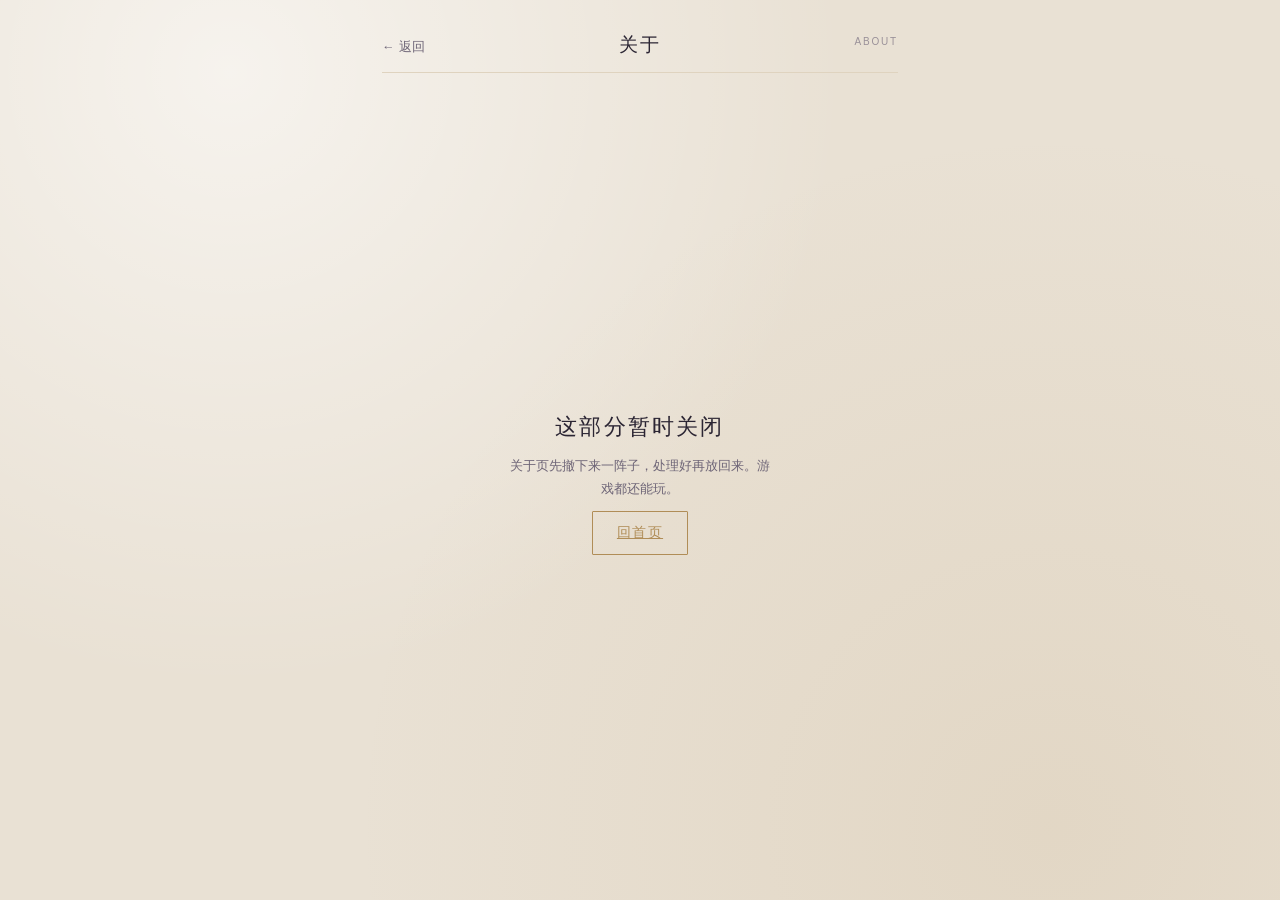
==== about/index.html @ 41f7830e "小游戏合集：7 个小游戏 + 首页（单次提交，历史已重置）" ====
<!DOCTYPE html>
<html lang="zh-CN">
<head>
<meta charset="UTF-8">
<meta name="viewport" content="width=device-width, initial-scale=1, viewport-fit=cover">
<meta name="theme-color" content="#F7F1E7">
<meta name="robots" content="noindex">
<title>关于 · 小游戏合集</title>
<link rel="icon" href="data:image/svg+xml,%3Csvg xmlns='http://www.w3.org/2000/svg' viewBox='0 0 32 32'%3E%3Crect width='32' height='32' fill='%232B2533'/%3E%3Cpath d='M16 6l3 7 7 3-7 3-3 7-3-7-7-3 7-3z' fill='%23C9A96A'/%3E%3C/svg%3E">
<link rel="stylesheet" href="../assets/css/site.css">
</head>
<body>

<div class="page page--game">

  <header class="game-top">
    <a class="back" href="../index.html">← 返回</a>
    <span class="game-title">关于</span>
    <span class="game-tag">ABOUT</span>
  </header>

  <main class="closed">
    <div class="closed-title">这部分暂时关闭</div>
    <p class="closed-text">关于页先撤下来一阵子，处理好再放回来。游戏都还能玩。</p>
    <a class="btn ghost" href="../index.html">回首页</a>
  </main>

</div>

</body>
</html>
---- assets/css/site.css ----
/* 小游戏合集 · 站点公共样式
 * 首页、关于、以及各游戏页的外壳都用这一份。
 * 每个游戏页只内联自己的棋盘样式，并用 :root{--accent:...} 指定自己的主题色。
 */

:root {
  --paper: #F7F1E7;
  --paper-2: #EFE6D7;
  --card: #FFFCF6;
  --ink: #2B2533;
  --ink-2: #6E6577;
  --ink-3: #9A9199;
  --line: #DFD3BF;
  --line-2: #E8DECD;
  --gold: #B08D57;
  --accent: #B08D57;
  --accent-soft: rgba(176, 141, 87, .14);
  --shadow: 0 10px 24px -18px rgba(43, 37, 51, .55);
  --sat: env(safe-area-inset-top, 0px);
  --sab: env(safe-area-inset-bottom, 0px);
  --serif: "Songti SC", "Noto Serif SC", "Source Han Serif SC", Georgia, serif;
}

* { margin: 0; padding: 0; box-sizing: border-box; -webkit-tap-highlight-color: transparent; }

html, body { min-height: 100%; }

body {
  background: #E9E1D4;
  background-image:
    radial-gradient(circle at 18% 8%, rgba(255, 255, 255, .6), transparent 46%),
    radial-gradient(circle at 82% 92%, rgba(176, 141, 87, .12), transparent 52%);
  color: var(--ink);
  font-family: -apple-system, BlinkMacSystemFont, "PingFang SC", "Hiragino Sans GB", "Microsoft YaHei", sans-serif;
  line-height: 1.6;
  -webkit-font-smoothing: antialiased;
  display: flex;
  justify-content: center;
}

a, button { -webkit-tap-highlight-color: transparent; }

:focus-visible {
  outline: 2px solid var(--accent);
  outline-offset: 3px;
  border-radius: 2px;
}

.page {
  width: 100%;
  max-width: 960px;
  padding: calc(30px + var(--sat)) 22px calc(34px + var(--sab));
}

/* ---------------- 首页 ---------------- */

.page--home {
  min-height: 100vh;
  min-height: 100dvh;
  display: flex;
  flex-direction: column;
  justify-content: center;
}

.home-top {
  text-align: center;
  margin-bottom: 30px;
}

.home-kicker {
  font-size: 10px;
  letter-spacing: .38em;
  color: var(--gold);
  text-transform: uppercase;
}

.home-title {
  font-family: var(--serif);
  font-size: clamp(30px, 6vw, 42px);
  font-weight: 600;
  letter-spacing: .1em;
  margin-top: 10px;
}

.home-sub {
  font-size: 13px;
  color: var(--ink-2);
  margin-top: 10px;
  letter-spacing: .04em;
}

.home-rule {
  display: flex;
  align-items: center;
  justify-content: center;
  gap: 14px;
  color: var(--gold);
  margin-top: 18px;
  font-size: 12px;
}
.home-rule::before,
.home-rule::after {
  content: "";
  width: 90px;
  height: 1px;
  background: currentColor;
  opacity: .4;
}

.grid {
  display: grid;
  grid-template-columns: repeat(4, 1fr);
  gap: 14px;
  grid-auto-rows: 1fr;
}

@media (max-width: 860px) {
  .grid { grid-template-columns: repeat(2, 1fr); gap: 12px; }
}

.card {
  position: relative;
  display: flex;
  flex-direction: column;
  align-items: flex-start;
  gap: 4px;
  min-height: 152px;
  padding: 18px 16px 16px;
  background: var(--card);
  border: 1px solid var(--line);
  border-radius: 2px;
  color: inherit;
  text-decoration: none;
  box-shadow: var(--shadow);
  transition: border-color .22s ease, transform .22s cubic-bezier(.16, 1, .3, 1), box-shadow .22s ease;
  animation: card-in .5s cubic-bezier(.16, 1, .3, 1) both;
  animation-delay: calc(var(--i, 0) * 45ms);
}

@keyframes card-in {
  from { opacity: 0; transform: translateY(10px); }
  to { opacity: 1; transform: none; }
}

.card:hover {
  border-color: var(--accent);
  transform: translateY(-3px);
  box-shadow: 0 16px 30px -20px rgba(43, 37, 51, .6);
}

.card:active { transform: translateY(-1px) scale(.995); }

.card-icon {
  display: flex;
  align-items: center;
  justify-content: center;
  width: 44px;
  height: 44px;
  color: var(--accent);
  margin-bottom: 6px;
  transition: transform .22s cubic-bezier(.16, 1, .3, 1);
}
.card-icon svg { width: 34px; height: 34px; }
.card:hover .card-icon { transform: scale(1.06); }

.card-name {
  font-family: var(--serif);
  font-size: 17px;
  letter-spacing: .06em;
  color: var(--ink);
  margin-top: auto;
}

.card-desc {
  font-size: 12.5px;
  line-height: 1.55;
  color: var(--ink-2);
}

.card-tag {
  position: absolute;
  top: 16px;
  right: 14px;
  font-size: 10px;
  letter-spacing: .18em;
  color: var(--ink-3);
}

/* 还没做的卡片，占住网格位置 */
.card--soon {
  border-style: dashed;
  background: transparent;
  box-shadow: none;
  cursor: default;
  animation-delay: calc(var(--i, 0) * 45ms);
}
.card--soon:hover { transform: none; border-color: var(--line); box-shadow: none; }
.card--soon .card-icon { color: var(--line); }
.card--soon .card-name { color: var(--ink-3); }
.card--soon .card-desc { color: var(--ink-3); }

.home-foot {
  margin-top: 28px;
  text-align: center;
  font-size: 12px;
  color: var(--ink-3);
  letter-spacing: .04em;
}
.home-foot a { color: var(--ink-2); text-decoration: none; border-bottom: 1px solid var(--line); }
.home-foot a:hover { color: var(--accent); border-color: var(--accent); }

/* ---------------- 游戏页外壳 ---------------- */

.page--game {
  max-width: 560px;
  display: flex;
  flex-direction: column;
  min-height: 100vh;
  min-height: 100dvh;
  padding-bottom: calc(24px + var(--sab));
}

.game-top {
  position: relative;
  display: flex;
  align-items: center;
  justify-content: center;
  min-height: 34px;
  padding-bottom: 12px;
  margin-bottom: 14px;
  border-bottom: 1px solid var(--line);
}

.back {
  position: absolute;
  left: 0;
  top: 0;
  font-size: 12.5px;
  color: var(--ink-2);
  text-decoration: none;
  padding: 7px 10px 7px 0;
  letter-spacing: .04em;
}
.back:hover { color: var(--accent); }

.game-title {
  font-family: var(--serif);
  font-size: 19px;
  letter-spacing: .12em;
}

.game-tag {
  position: absolute;
  right: 0;
  top: 4px;
  font-size: 10px;
  letter-spacing: .18em;
  color: var(--ink-3);
}

.game-main {
  flex: 1;
  display: flex;
  flex-direction: column;
  align-items: center;
  justify-content: center;
  gap: 16px;
  min-height: 0;
}

.game-tip {
  margin-top: 18px;
  font-size: 12.5px;
  line-height: 1.8;
  color: var(--ink-2);
  text-align: center;
}

/* 计分牌：放在游戏区上方 */
.hud {
  display: flex;
  align-items: baseline;
  gap: 18px;
  margin-bottom: 16px;
  font-size: 12px;
  color: var(--ink-2);
  letter-spacing: .06em;
}
.hud b {
  font-family: var(--serif);
  font-variant-numeric: tabular-nums;
  color: var(--accent);
  font-weight: 600;
  font-size: 20px;
  margin-left: 6px;
  line-height: 1;
}
.hud .btn { margin-left: auto; align-self: center; }

/* 游戏台面：把画布 / 棋盘装进一块纸面板 */
.stage {
  position: relative;
  display: flex;
  align-items: center;
  justify-content: center;
  padding: 10px;
  background: var(--card);
  border: 1px solid var(--line);
  border-radius: 2px;
  box-shadow: 0 12px 26px -22px rgba(43, 37, 51, .8), inset 0 0 0 1px rgba(255, 255, 255, .6);
}

/* 按钮 */

.btn {
  appearance: none;
  display: inline-flex;
  align-items: center;
  justify-content: center;
  min-height: 44px;
  border: 1px solid var(--accent);
  background: var(--accent);
  color: var(--paper);
  font-family: inherit;
  font-size: 14px;
  letter-spacing: .1em;
  padding: 0 24px;
  border-radius: 1px;
  cursor: pointer;
  transition: transform .16s ease, opacity .16s ease, filter .16s ease;
}
.btn:hover { filter: brightness(1.06); }
.btn:active { transform: scale(.97); }
.btn.ghost { background: transparent; color: var(--accent); }
.btn:disabled { opacity: .35; pointer-events: none; }

.btn-sm {
  min-height: 36px;
  font-size: 12px;
  padding: 0 14px;
  letter-spacing: .08em;
}

/* 结束遮罩 */

.overlay {
  position: absolute;
  inset: -11px;
  display: none;
  align-items: center;
  justify-content: center;
  background: rgba(247, 241, 231, .9);
  backdrop-filter: blur(2px);
  z-index: 5;
  border-radius: 2px;
}
.overlay.show { display: flex; animation: fade-in .25s ease both; }

@keyframes fade-in { from { opacity: 0; } to { opacity: 1; } }

.overlay-card {
  text-align: center;
  padding: 22px 26px;
  animation: pop-in .32s cubic-bezier(.16, 1, .3, 1) both;
}

@keyframes pop-in {
  from { opacity: 0; transform: scale(.94); }
  to { opacity: 1; transform: none; }
}

.overlay-title {
  font-family: var(--serif);
  font-size: 24px;
  letter-spacing: .1em;
  margin-bottom: 8px;
  padding-bottom: 10px;
  position: relative;
}
.overlay-title::after {
  content: "";
  position: absolute;
  left: 50%;
  bottom: 0;
  width: 36px;
  height: 2px;
  background: var(--accent);
  transform: translateX(-50%);
}
.overlay-text {
  font-size: 13px;
  color: var(--ink-2);
  margin: 10px 0 18px;
}

/* 触屏方向键 */

.pad {
  display: grid;
  gap: 10px;
  width: 100%;
  max-width: 288px;
}
.pad-3 { grid-template-columns: repeat(3, 1fr); }
.pad-4 { grid-template-columns: repeat(4, 1fr); }

.pad button {
  appearance: none;
  font-family: inherit;
  font-size: 17px;
  color: var(--ink);
  background: var(--card);
  border: 1px solid #D6C7AE;
  border-radius: 2px;
  min-height: 48px;
  padding: 0;
  cursor: pointer;
  user-select: none;
  touch-action: manipulation;
  transition: background .12s ease, border-color .12s ease;
}
.pad button:hover { border-color: var(--accent); color: var(--accent); }
.pad button:active { background: var(--accent-soft); border-color: var(--accent); }
.pad .spacer { visibility: hidden; }

/* ---------------- 关于 ---------------- */

.prose {
  max-width: 620px;
  margin: 0 auto;
  font-size: 14px;
  line-height: 1.95;
  color: var(--ink);
}
.prose h2 {
  font-family: var(--serif);
  font-size: 17px;
  letter-spacing: .08em;
  margin: 26px 0 10px;
  font-weight: 600;
}
.prose p { margin-bottom: 10px; color: var(--ink-2); }
.prose ul { margin: 0 0 10px 1.2em; color: var(--ink-2); }
.prose li { margin-bottom: 4px; }
.prose a { color: var(--ink); text-decoration: none; border-bottom: 1px solid var(--line); }
.prose a:hover { color: var(--accent); border-color: var(--accent); }
.prose code {
  font-family: ui-monospace, Menlo, Consolas, monospace;
  font-size: 12.5px;
  background: var(--paper-2);
  padding: 1px 5px;
  border-radius: 2px;
}

/* 暂时停用的页面 */
.closed {
  flex: 1;
  display: flex;
  flex-direction: column;
  align-items: center;
  justify-content: center;
  text-align: center;
  gap: 10px;
}
.closed-title {
  font-family: var(--serif);
  font-size: 22px;
  letter-spacing: .1em;
}
.closed-text {
  font-size: 13px;
  color: var(--ink-2);
  max-width: 20em;
  line-height: 1.8;
}

@media (prefers-reduced-motion: reduce) {
  *, *::before, *::after {
    transition-duration: .01ms !important;
    animation-duration: .01ms !important;
    animation-delay: 0ms !important;
  }
}
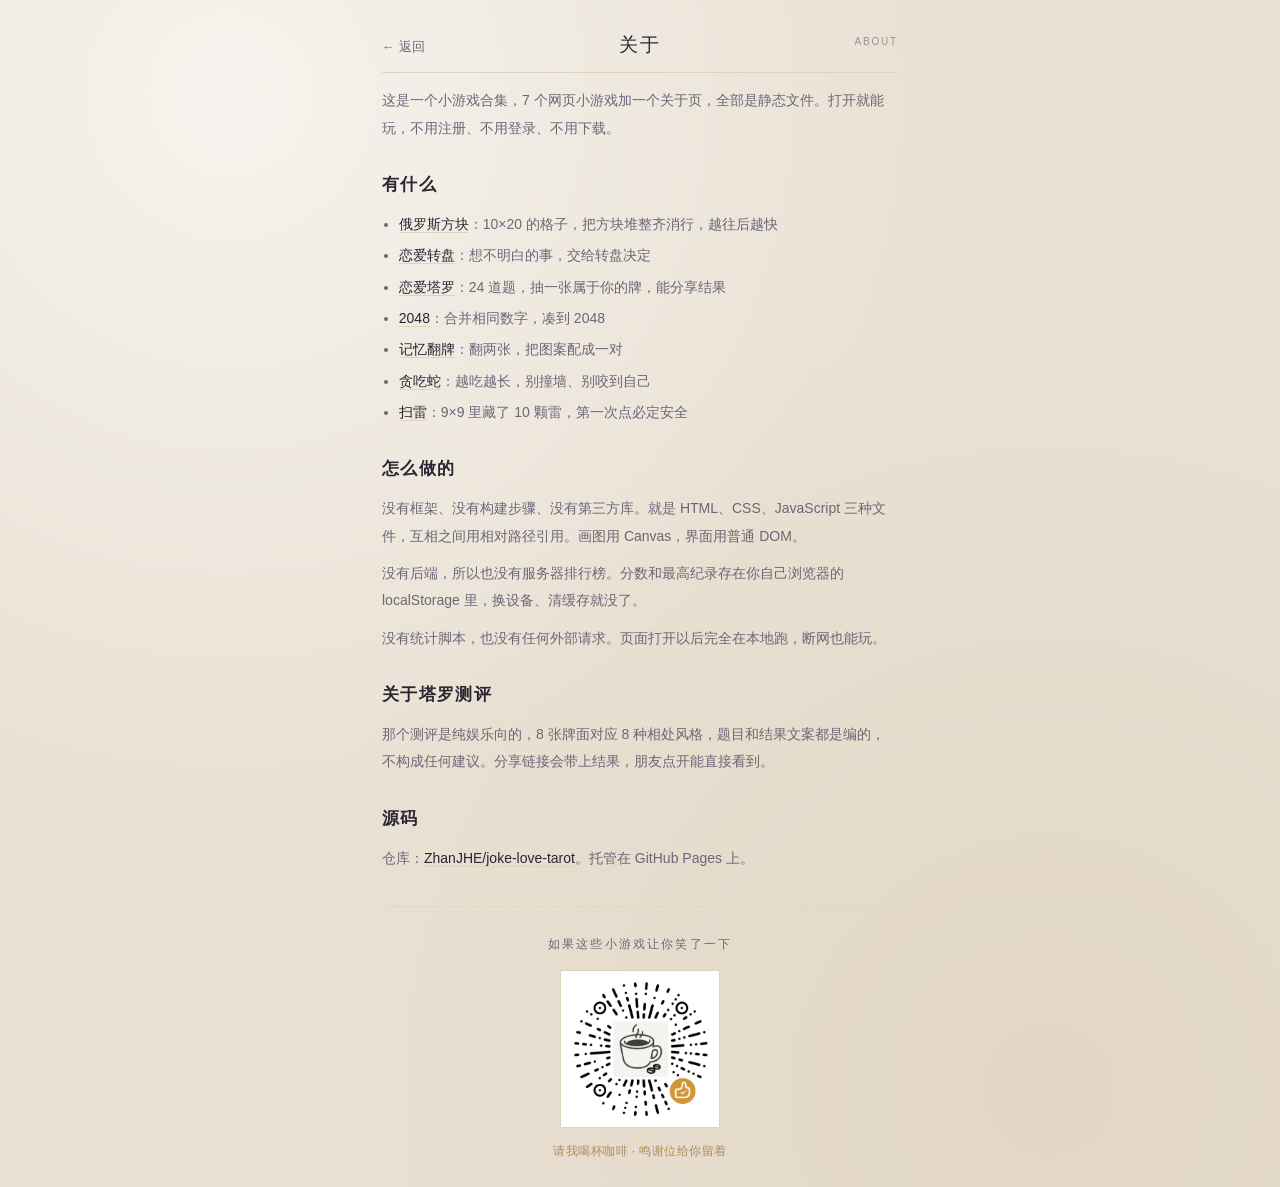
==== commit b721b165: "feat: 关于页恢复并换上新的赞赏码；补作业提交材料" ====
--- a/about/index.html
+++ b/about/index.html
@@ -4,9 +4,10 @@
 <meta charset="UTF-8">
 <meta name="viewport" content="width=device-width, initial-scale=1, viewport-fit=cover">
 <meta name="theme-color" content="#F7F1E7">
-<meta name="robots" content="noindex">
 <title>关于 · 小游戏合集</title>
+<meta name="description" content="这个小游戏合集是什么，怎么做的。">
 <link rel="icon" href="data:image/svg+xml,%3Csvg xmlns='http://www.w3.org/2000/svg' viewBox='0 0 32 32'%3E%3Crect width='32' height='32' fill='%232B2533'/%3E%3Cpath d='M16 6l3 7 7 3-7 3-3 7-3-7-7-3 7-3z' fill='%23C9A96A'/%3E%3C/svg%3E">
+<link rel="apple-touch-icon" href="../assets/icon-180.png">
 <link rel="stylesheet" href="../assets/css/site.css">
 </head>
 <body>
@@ -19,10 +20,42 @@
     <span class="game-tag">ABOUT</span>
   </header>
 
-  <main class="closed">
-    <div class="closed-title">这部分暂时关闭</div>
-    <p class="closed-text">关于页先撤下来一阵子，处理好再放回来。游戏都还能玩。</p>
-    <a class="btn ghost" href="../index.html">回首页</a>
+  <main class="game-main" style="justify-content:flex-start; align-items:stretch;">
+
+    <div class="prose">
+
+      <p>这是一个小游戏合集，7 个网页小游戏加一个关于页，全部是静态文件。打开就能玩，不用注册、不用登录、不用下载。</p>
+
+      <h2>有什么</h2>
+      <ul>
+        <li><a href="../tetris/index.html">俄罗斯方块</a>：10×20 的格子，把方块堆整齐消行，越往后越快</li>
+        <li><a href="../wheel/index.html">恋爱转盘</a>：想不明白的事，交给转盘决定</li>
+        <li><a href="../tarot/index.html">恋爱塔罗</a>：24 道题，抽一张属于你的牌，能分享结果</li>
+        <li><a href="../2048/index.html">2048</a>：合并相同数字，凑到 2048</li>
+        <li><a href="../memory/index.html">记忆翻牌</a>：翻两张，把图案配成一对</li>
+        <li><a href="../snake/index.html">贪吃蛇</a>：越吃越长，别撞墙、别咬到自己</li>
+        <li><a href="../minesweeper/index.html">扫雷</a>：9×9 里藏了 10 颗雷，第一次点必定安全</li>
+      </ul>
+
+      <h2>怎么做的</h2>
+      <p>没有框架、没有构建步骤、没有第三方库。就是 HTML、CSS、JavaScript 三种文件，互相之间用相对路径引用。画图用 Canvas，界面用普通 DOM。</p>
+      <p>没有后端，所以也没有服务器排行榜。分数和最高纪录存在你自己浏览器的 localStorage 里，换设备、清缓存就没了。</p>
+      <p>没有统计脚本，也没有任何外部请求。页面打开以后完全在本地跑，断网也能玩。</p>
+
+      <h2>关于塔罗测评</h2>
+      <p>那个测评是纯娱乐向的，8 张牌面对应 8 种相处风格，题目和结果文案都是编的，不构成任何建议。分享链接会带上结果，朋友点开能直接看到。</p>
+
+      <h2>源码</h2>
+      <p>仓库：<a href="https://github.com/ZhanJHE/joke-love-tarot" target="_blank" rel="noopener">ZhanJHE/joke-love-tarot</a>。托管在 GitHub Pages 上。</p>
+
+      <div class="donate">
+        <div class="donate-label">如果这些小游戏让你笑了一下</div>
+        <img class="donate-qr" src="../assets/img/pay.png" alt="微信赞赏码" width="160" height="157" loading="lazy" decoding="async">
+        <div class="donate-note">请我喝杯咖啡 · 鸣谢位给你留着</div>
+      </div>
+
+    </div>
+
   </main>
 
 </div>
--- a/assets/css/site.css
+++ b/assets/css/site.css
@@ -474,6 +474,35 @@
   line-height: 1.8;
 }
 
+/* 赞赏码 */
+.donate {
+  margin-top: 34px;
+  padding-top: 26px;
+  border-top: 1px dashed var(--line);
+  text-align: center;
+}
+.donate-label {
+  font-size: 12px;
+  letter-spacing: .18em;
+  color: var(--ink-2);
+}
+.donate-qr {
+  display: block;
+  width: 160px;
+  height: auto;
+  margin: 14px auto 0;
+  padding: 8px;
+  background: #fff;
+  border: 1px solid var(--line);
+  border-radius: 2px;
+}
+.donate-note {
+  margin-top: 12px;
+  font-size: 12px;
+  color: var(--gold);
+  letter-spacing: .04em;
+}
+
 @media (prefers-reduced-motion: reduce) {
   *, *::before, *::after {
     transition-duration: .01ms !important;
